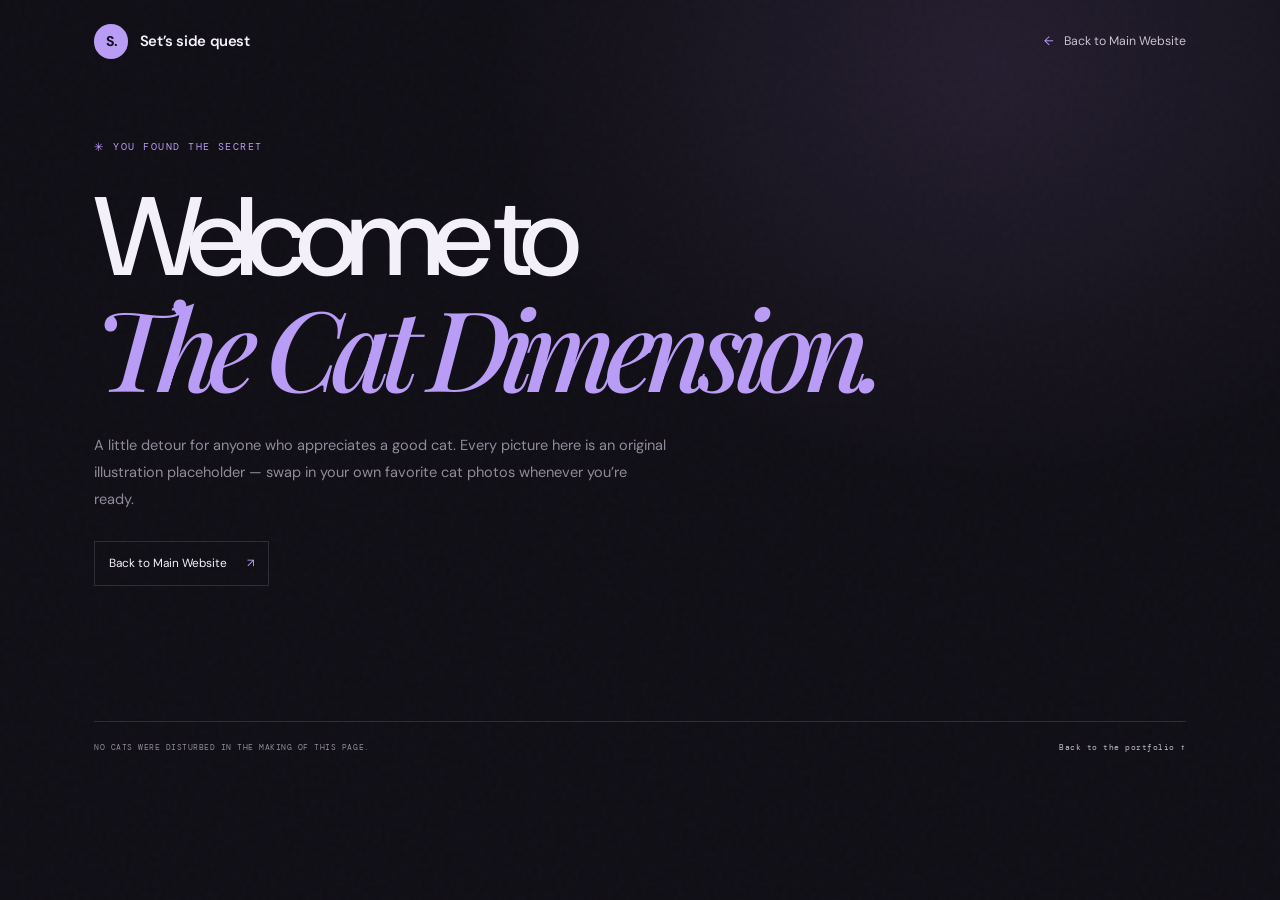
==== cats.html @ b312874b "Add files via upload" ====
<!doctype html>
<html lang="en">
  <head>
    <meta charset="UTF-8">
    <meta name="viewport" content="width=device-width, initial-scale=1">
    <meta name="theme-color" content="#110f16">
    <meta name="description" content="A little side quest: an original illustrated cat gallery by Set.">
    <title>The Cat Dimension — Set / Aev0rix</title>
    <link rel="preconnect" href="https://fonts.googleapis.com">
    <link rel="preconnect" href="https://fonts.gstatic.com" crossorigin>
    <link href="https://fonts.googleapis.com/css2?family=DM+Mono:wght@400;500&family=DM+Sans:wght@400;500;600;700&family=Playfair+Display:ital,wght@1,500&display=swap" rel="stylesheet">
    <link rel="stylesheet" href="styles.css">
    <link rel="stylesheet" href="cats.css">
    <script src="scripts/cats.js" defer></script>
  </head>
  <body class="cats-page">
    <a class="skip-link" href="#cat-gallery">Skip to the cats</a>
    <header class="site-header cats-header">
      <a class="wordmark" href="index.html" aria-label="Return to Seth Vasquez's main website"><span class="wordmark-mark">S.</span><span>Set’s side quest</span></a>
      <a class="cat-back-link" href="index.html#interests"><span aria-hidden="true">←</span> Back to Main Website</a>
    </header>

    <main class="cats-main section-wrap">
      <section class="cats-intro" aria-labelledby="cats-title">
        <p class="eyebrow"><span class="cat-spark" aria-hidden="true">✳</span> YOU FOUND THE SECRET</p>
        <h1 id="cats-title">Welcome to<br><em>The Cat Dimension.</em></h1>
        <p>A little detour for anyone who appreciates a good cat. Every picture here is an original illustration placeholder — swap in your own favorite cat photos whenever you’re ready.</p>
        <a class="cat-back-button" href="index.html#interests">Back to Main Website <span aria-hidden="true">↗</span></a>
      </section>
      <section class="cat-gallery" id="cat-gallery" aria-label="Illustrated cat gallery"></section>
      <footer class="cats-footer">
        <span>NO CATS WERE DISTURBED IN THE MAKING OF THIS PAGE.</span>
        <a href="index.html#interests">Back to the portfolio ↑</a>
      </footer>
    </main>
  </body>
</html>
---- styles.css ----
:root {
  color-scheme: dark;
  --ink: #110f16;
  --ink-soft: #191620;
  --ink-raised: #221e2a;
  --paper: #f4f0fa;
  --paper-soft: #c8c1d1;
  --muted: #918a9b;
  --line: rgba(235, 225, 249, .14);
  --acid: #b99cf5;
  --acid-dark: #9270d2;
  --serif: "Playfair Display", Georgia, serif;
  --sans: "DM Sans", "Segoe UI", sans-serif;
  --mono: "DM Mono", Consolas, monospace;
  --page-gutter: clamp(1.35rem, 7.35vw, 8.5rem);
  --header-height: 5.25rem;
}

* { box-sizing: border-box; }

html {
  scroll-behavior: smooth;
  scroll-padding-top: calc(var(--header-height) + 1.5rem);
}

body {
  margin: 0;
  background: var(--ink);
  color: var(--paper);
  font-family: var(--sans);
  font-size: 1rem;
  line-height: 1.65;
  -webkit-font-smoothing: antialiased;
  overflow-x: hidden;
}

body::before {
  position: fixed;
  z-index: -1;
  inset: 0;
  background-image: url("data:image/svg+xml,%3Csvg viewBox='0 0 180 180' xmlns='http://www.w3.org/2000/svg'%3E%3Cfilter id='n'%3E%3CfeTurbulence type='fractalNoise' baseFrequency='.86' numOctaves='3' stitchTiles='stitch'/%3E%3C/filter%3E%3Crect width='100%25' height='100%25' filter='url(%23n)' opacity='.16'/%3E%3C/svg%3E");
  opacity: .12;
  content: "";
  pointer-events: none;
}

::selection { background: var(--acid); color: var(--ink); }
a { color: inherit; text-decoration: none; }
button { color: inherit; font: inherit; }
img { display: block; max-width: 100%; }
[hidden] { display: none !important; }

:focus-visible {
  outline: 2px solid var(--acid);
  outline-offset: 5px;
}

.skip-link {
  position: fixed;
  z-index: 30;
  top: .75rem;
  left: .75rem;
  padding: .7rem 1rem;
  transform: translateY(-150%);
  background: var(--acid);
  color: var(--ink);
}

.skip-link:focus { transform: translateY(0); }
.section-wrap { width: min(100% - (var(--page-gutter) * 2), 1440px); margin-inline: auto; }
.section-pad { padding-block: clamp(6.5rem, 13vw, 12rem); }

.scroll-progress {
  position: fixed;
  z-index: 21;
  inset: 0 0 auto;
  height: 2px;
  background: transparent;
  pointer-events: none;
}

.scroll-progress span {
  display: block;
  width: 100%;
  height: 100%;
  transform: scaleX(0);
  transform-origin: left center;
  background: var(--acid);
}

.site-header {
  position: fixed;
  z-index: 20;
  inset: 0 0 auto;
  display: flex;
  height: var(--header-height);
  align-items: center;
  justify-content: space-between;
  padding-inline: var(--page-gutter);
  border-bottom: 1px solid transparent;
  transition: background .3s ease, border-color .3s ease, height .3s ease;
}

.site-header.is-scrolled {
  height: 4.55rem;
  border-color: var(--line);
  background: rgba(16, 17, 15, .88);
  backdrop-filter: blur(16px);
}

.wordmark { display: inline-flex; align-items: center; gap: .7rem; font-size: .93rem; font-weight: 600; letter-spacing: -.025em; }
.wordmark-mark { display: grid; width: 2.15rem; aspect-ratio: 1; place-items: center; border-radius: 50%; background: var(--acid); color: var(--ink); font-size: .88rem; font-weight: 700; letter-spacing: -.08em; }
.site-nav { display: flex; align-items: center; gap: clamp(1.2rem, 3vw, 3.1rem); }
.site-nav a { position: relative; color: var(--paper-soft); font-size: .8rem; transition: color .2s ease; }
.site-nav a:hover, .site-nav a[aria-current="location"] { color: var(--paper); }
.site-nav a:not(.nav-contact)::after { position: absolute; right: 0; bottom: -.45rem; left: 0; height: 1px; transform: scaleX(0); transform-origin: left; background: var(--acid); content: ""; transition: transform .25s ease; }
.site-nav a[aria-current="location"]::after, .site-nav a:not(.nav-contact):hover::after { transform: scaleX(1); }
.site-nav .nav-contact { padding: .62rem .88rem; border: 1px solid var(--line); border-radius: 2px; color: var(--paper); }
.nav-contact span { display: inline-block; padding-left: .35rem; color: var(--acid); transition: transform .2s ease; }
.nav-contact:hover span { transform: translate(2px, -2px); }
.menu-toggle { display: none; }

.hero {
  position: relative;
  display: grid;
  min-height: min(900px, max(760px, 100svh));
  grid-template-columns: 1.07fr .93fr;
  align-items: center;
  padding-top: calc(var(--header-height) + 2rem);
  padding-bottom: 7rem;
}

.hero::before {
  position: absolute;
  top: 12%;
  right: 8%;
  width: 35rem;
  aspect-ratio: 1;
  border-radius: 50%;
  background: radial-gradient(circle, rgba(185, 156, 245, .075), transparent 66%);
  content: "";
  pointer-events: none;
}

.hero-copy { position: relative; z-index: 2; padding-block: 4rem; }
.eyebrow { margin: 0 0 1.55rem; color: var(--acid); font-family: var(--mono); font-size: .65rem; letter-spacing: .14em; line-height: 1.5; text-transform: uppercase; }
.hero-eyebrow { display: flex; align-items: center; gap: .7rem; color: var(--paper-soft); letter-spacing: .055em; animation: rise-in .7s .05s both; }
.status-dot { width: .42rem; aspect-ratio: 1; border-radius: 50%; background: var(--acid); box-shadow: 0 0 12px rgba(185, 156, 245, .7); }
.hero-title { display: flex; flex-direction: column; margin: 0; font-size: clamp(4.8rem, 9.1vw, 9.4rem); font-weight: 500; letter-spacing: -.095em; line-height: .91; }
.hero-title.hero-name { font-size: clamp(4.4rem, 7.5vw, 7.75rem); }
.hero-name .hero-title-accent { max-width: 26rem; font-size: .28em; line-height: 1.25; }
.hero-title > span { animation: rise-in .8s both; }
.hero-title > span:nth-child(1) { animation-delay: .12s; }
.hero-title > span:nth-child(2) { animation-delay: .24s; }
.hero-title > span:nth-child(3) { animation-delay: .36s; }
.hero-title-accent { margin-top: .38em; color: var(--paper-soft); font-size: .39em; letter-spacing: -.055em; }
.hero-title-accent i, .section-title em { color: var(--acid); font-family: var(--serif); font-weight: 500; }
.hero-intro { max-width: 30rem; margin: 2rem 0 0; color: var(--paper-soft); font-size: clamp(1rem, 1.5vw, 1.16rem); line-height: 1.75; animation: rise-in .75s .48s both; }
.hero-actions { display: flex; flex-wrap: wrap; align-items: center; gap: 1.5rem; margin-top: 2.3rem; animation: rise-in .75s .56s both; }
.button { display: inline-flex; min-height: 3.25rem; align-items: center; justify-content: center; gap: 1.3rem; padding: .78rem 1.05rem; font-size: .78rem; font-weight: 600; transition: background .25s ease, color .25s ease, border-color .25s ease, transform .25s ease; }
.button:hover { transform: translateY(-3px); }
.button-primary { background: var(--acid); color: var(--ink); }
.button-primary:hover { background: #d5c5ff; }
.button-primary span { font-size: 1.05rem; transition: transform .2s ease; }
.button-primary:hover span { transform: translate(3px, -2px); }
.button-text { gap: .55rem; padding-inline: .2rem; color: var(--paper); }
.button-text span { color: var(--acid); transition: transform .2s ease; }
.button-text:hover span { transform: translate(3px, -3px); }
.hero-footnote { display: flex; align-items: center; gap: .8rem; margin-top: clamp(3rem, 7vw, 6rem); color: var(--muted); font-family: var(--mono); font-size: .57rem; letter-spacing: .08em; text-transform: uppercase; }
.footnote-line { width: 2.5rem; height: 1px; background: var(--acid-dark); }

.hero-art { position: relative; width: min(100%, 34rem); aspect-ratio: .89; justify-self: end; isolation: isolate; animation: art-appear 1s .2s both; }
.hero-art::before { position: absolute; inset: 12% 8% 7%; border: 1px solid rgba(185, 156, 245, .3); border-radius: 48% 48% 2px 2px; content: ""; }
.hero-art::after { position: absolute; top: 23%; right: 0; width: 1px; height: 48%; background: linear-gradient(transparent, rgba(185, 156, 245, .6), transparent); content: ""; }
.art-portrait { position: absolute; z-index: 2; top: 10%; right: 15%; bottom: 13%; left: 13%; overflow: hidden; border-radius: 48% 48% 1px 1px; background: linear-gradient(150deg, #625475, #393343 48%, #23212a); }
.art-portrait::before { position: absolute; z-index: 1; inset: 0; background: linear-gradient(160deg, rgba(185, 156, 245, .17), transparent 36%, rgba(8, 12, 10, .54)), radial-gradient(ellipse at 72% 13%, rgba(185, 156, 245, .34), transparent 34%); content: ""; }
.portrait-placeholder { position: absolute; inset: 0; display: flex; flex-direction: column; align-items: center; justify-content: center; gap: .9rem; color: rgba(240, 239, 232, .66); font-family: var(--mono); font-size: .58rem; letter-spacing: .16em; line-height: 1.8; text-align: center; }
.portrait-initials { display: grid; width: 7rem; aspect-ratio: 1; place-items: center; border: 1px solid rgba(240, 239, 232, .25); border-radius: 50%; color: var(--acid); font-family: var(--serif); font-size: 2.5rem; letter-spacing: -.08em; }
.portrait-image { width: 100%; height: 100%; object-fit: cover; object-position: center 30%; filter: saturate(.73); }
.art-orbit { position: absolute; z-index: 3; border: 1px solid rgba(185, 156, 245, .38); border-radius: 50%; pointer-events: none; }
.orbit-one { top: 3%; right: 6%; width: 10rem; aspect-ratio: 1; }
.orbit-two { right: 1%; bottom: 22%; width: 3.1rem; aspect-ratio: 1; background: var(--acid); box-shadow: 0 0 40px rgba(185, 156, 245, .3); }
.art-sun { position: absolute; z-index: -1; top: 8%; left: 3%; width: 12rem; aspect-ratio: 1; border-radius: 50%; background: radial-gradient(circle, rgba(185, 156, 245, .4), rgba(185, 156, 245, 0) 70%); }
.art-label { position: absolute; z-index: 4; color: rgba(240, 239, 232, .66); font-family: var(--mono); font-size: .53rem; letter-spacing: .12em; }
.art-label-top { top: 9%; left: 0; writing-mode: vertical-rl; }
.art-label-bottom { right: 11%; bottom: 5%; }
.art-label-bottom span { padding-left: .6rem; color: var(--acid); font-size: .9rem; }
.art-coordinate { position: absolute; right: 3%; bottom: 32%; color: rgba(240, 239, 232, .52); font-family: var(--mono); font-size: .52rem; line-height: 1.8; }
.scroll-cue { position: absolute; bottom: 2rem; left: 0; display: flex; align-items: center; gap: .8rem; color: var(--muted); font-family: var(--mono); font-size: .58rem; letter-spacing: .07em; text-transform: uppercase; }
.scroll-cue-line { width: 2.2rem; height: 1px; background: var(--acid); transform-origin: left; animation: cue-line 2s ease-in-out infinite; }
.hero-index { position: absolute; right: 0; bottom: 2rem; color: var(--muted); font-family: var(--mono); font-size: .57rem; letter-spacing: .1em; }

.about { position: relative; display: grid; grid-template-columns: .82fr 1.18fr; gap: 2rem 6vw; border-top: 1px solid var(--line); }
.section-title { margin: 0; font-size: clamp(3.4rem, 6vw, 6.25rem); font-weight: 500; letter-spacing: -.085em; line-height: .96; }
.section-title em { letter-spacing: -.08em; }
.about-content { padding-top: 3.3rem; }
.about-lead { max-width: 44rem; margin: 0; font-size: clamp(1.5rem, 2.5vw, 2.45rem); font-weight: 450; letter-spacing: -.045em; line-height: 1.36; }
.about-columns { display: grid; grid-template-columns: 1fr 1fr; gap: 2rem; margin-top: 2.1rem; }
.about-columns p, .journey-heading > p:last-child { margin: 0; color: var(--muted); font-size: .91rem; line-height: 1.85; }
.inline-link { display: inline-flex; align-items: center; gap: 1rem; margin-top: 2.3rem; padding-bottom: .45rem; border-bottom: 1px solid rgba(185, 156, 245, .58); color: var(--paper); font-size: .78rem; transition: color .2s ease, gap .2s ease; }
.inline-link span { color: var(--acid); transition: transform .2s ease; }
.inline-link:hover { gap: 1.4rem; color: var(--acid); }
.inline-link:hover span { transform: translateY(3px); }
.about-side-note { grid-column: 2; display: flex; align-items: center; gap: .9rem; margin-top: 1rem; }
.note-star { color: var(--acid); font-size: 1.3rem; }
.about-side-note p { margin: 0; color: var(--muted); font-family: var(--serif); font-size: .86rem; font-style: italic; line-height: 1.5; }
.motivation-note { margin-top: 2.2rem; padding: 1.2rem 1.4rem; border-left: 1px solid var(--acid-dark); background: linear-gradient(90deg, rgba(185, 156, 245, .08), transparent 85%); }
.motivation-label, .education-label { color: var(--acid); font-family: var(--mono); font-size: .59rem; letter-spacing: .12em; }
.motivation-note p { max-width: 42rem; margin: .7rem 0 0; color: var(--paper-soft); font-size: .82rem; line-height: 1.8; }

.skills { display: grid; grid-template-columns: .82fr 1.18fr; gap: 2rem 6vw; border-top: 1px solid var(--line); background: radial-gradient(ellipse at 10% 66%, rgba(185, 156, 245, .045), transparent 43%); }
.skills-content { padding-top: 3.3rem; }
.skills-intro { max-width: 31rem; margin: 0 0 3rem; color: var(--muted); font-size: .9rem; line-height: 1.8; }
.skill-group { display: grid; grid-template-columns: minmax(9rem, .72fr) 1.28fr; gap: 1.5rem; align-items: start; padding-block: 1.3rem; border-top: 1px solid var(--line); }
.skill-group:last-child { border-bottom: 1px solid var(--line); }
.skill-group h3 { display: flex; gap: .7rem; margin: .3rem 0 0; font-size: .88rem; font-weight: 500; }
.skill-index { color: var(--acid); font-family: var(--mono); font-size: .59rem; }
.skill-list { display: flex; flex-wrap: wrap; gap: .55rem; margin: 0; padding: 0; list-style: none; }
.skill-list li { padding: .44rem .72rem; border: 1px solid var(--line); border-radius: 2px; color: var(--paper-soft); font-size: .69rem; transition: border-color .2s ease, color .2s ease, background .2s ease; }
.skill-list li:hover { border-color: var(--acid-dark); background: rgba(185, 156, 245, .08); color: var(--acid); }
.skill-list .skill-placeholder { border-style: dashed; color: var(--muted); font-family: var(--mono); font-size: .6rem; }

.education, .characters { display: grid; grid-template-columns: .82fr 1.18fr; gap: 2rem 6vw; border-top: 1px solid var(--line); }
.education-content { display: grid; gap: 2.2rem; padding-top: 2.9rem; }
.education-card { padding: 1.5rem 1.6rem; border: 1px solid var(--line); background: linear-gradient(140deg, rgba(185, 156, 245, .09), rgba(255, 255, 255, .012) 65%); }
.education-card h3 { margin: .85rem 0 .2rem; font-size: clamp(1.2rem, 2vw, 1.65rem); font-weight: 500; letter-spacing: -.04em; }
.education-card > p { margin: 0; color: var(--paper-soft); font-size: .88rem; }
.education-meta { display: flex; flex-wrap: wrap; gap: .7rem 1.2rem; margin-top: 1.1rem; color: var(--muted); font-family: var(--mono); font-size: .58rem; }
.education-meta span + span::before { margin-right: 1.2rem; color: var(--acid-dark); content: "·"; }
.education-label > span { color: var(--muted); }
.subject-list { display: flex; flex-wrap: wrap; gap: .5rem; margin: .8rem 0 0; padding: 0; list-style: none; }
.subject-list li { padding: .46rem .64rem; border: 1px solid var(--line); color: var(--paper-soft); font-family: var(--mono); font-size: .62rem; }
.career-block { padding-top: 1.5rem; border-top: 1px solid var(--line); }
.career-intro { max-width: 40rem; margin: .8rem 0 1rem; font-size: 1.16rem; letter-spacing: -.025em; line-height: 1.6; }
.future-goals { display: grid; gap: .65rem; margin: 0; padding: 0; list-style: none; }
.future-goals li { position: relative; padding-left: 1.25rem; color: var(--muted); font-size: .76rem; line-height: 1.7; }
.future-goals li::before { position: absolute; left: 0; color: var(--acid); content: "↗"; }

.interests { border-top: 1px solid var(--line); }
.interest-heading, .projects-heading { display: flex; align-items: end; justify-content: space-between; gap: 2rem; margin-bottom: 3.8rem; }
.interest-intro { max-width: 21rem; margin: 0 0 .3rem; color: var(--muted); font-size: .9rem; line-height: 1.8; }
.interest-grid { display: grid; grid-template-columns: 1.16fr .84fr; gap: 4.4rem 2.4rem; }
.interest-card { position: relative; min-width: 0; }
.interest-card-featured { grid-row: span 2; }
.interest-visual { position: relative; overflow: hidden; aspect-ratio: 1.5; background: var(--ink-raised); }
.interest-card-featured .interest-visual { height: calc(100% - 5.1rem); min-height: 25rem; aspect-ratio: auto; }
.interest-visual img { width: 100%; height: 100%; object-fit: cover; transition: transform .7s cubic-bezier(.2, .65, .3, 1), filter .4s ease; }
.interest-card:hover .interest-visual img { transform: scale(1.045); filter: saturate(1.12); }
.interest-visual::after { position: absolute; inset: 0; background: linear-gradient(180deg, rgba(9, 12, 11, .04) 36%, rgba(9, 12, 11, .61)); content: ""; pointer-events: none; }
.visual-tag, .visual-caption { position: absolute; z-index: 1; left: clamp(1rem, 2.5vw, 2rem); }
.visual-tag { top: 1.35rem; color: rgba(240, 239, 232, .82); font-family: var(--mono); font-size: .55rem; letter-spacing: .14em; }
.visual-caption { bottom: 1.25rem; color: var(--paper); font-size: clamp(1.65rem, 3.4vw, 3.3rem); font-weight: 500; letter-spacing: -.065em; line-height: .98; }
.interest-card-copy { position: relative; padding: 1.1rem 2.5rem 0 0; }
.interest-card-copy h3 { margin: 0 0 .38rem; font-size: 1rem; font-weight: 500; letter-spacing: -.02em; }
.interest-card-copy p { max-width: 32rem; margin: 0; color: var(--muted); font-size: .78rem; line-height: 1.7; }
.interest-arrow { position: absolute; top: 1.2rem; right: .35rem; color: var(--acid); transition: transform .25s ease; }
.interest-card:hover .interest-arrow { transform: translate(3px, -3px); }
.interest-extras { display: flex; flex-wrap: wrap; align-items: flex-start; gap: .9rem 2rem; margin-top: 3rem; padding-top: 1.4rem; border-top: 1px solid var(--line); }
.interest-tags { display: flex; flex: 1; flex-wrap: wrap; gap: .55rem; }
.interest-tag { padding: .4rem .68rem; border: 1px solid var(--line); color: var(--paper-soft); font-size: .68rem; transition: color .2s ease, border-color .2s ease, background .2s ease; }
a.interest-tag:hover { border-color: var(--acid-dark); background: rgba(185, 156, 245, .08); color: var(--acid); }

.projects { border-top: 1px solid var(--line); }
.projects-heading { margin-bottom: 2.5rem; }
.projects-all-link { margin-bottom: .5rem; }
.project-filters { display: flex; flex-wrap: wrap; gap: .5rem; margin-bottom: 2rem; }
.filter-button { padding: .5rem .85rem; border: 1px solid var(--line); border-radius: 2px; background: transparent; color: var(--muted); cursor: pointer; font-size: .71rem; transition: background .2s ease, color .2s ease, border-color .2s ease; }
.filter-button:hover, .filter-button.is-active { border-color: var(--acid); background: var(--acid); color: var(--ink); }
.project-grid { display: grid; grid-template-columns: repeat(2, minmax(0, 1fr)); gap: 3rem 1.5rem; }
.project-card { min-width: 0; }
.project-preview { position: relative; display: grid; min-height: 17rem; aspect-ratio: 1.55; overflow: hidden; place-items: center; background: radial-gradient(circle at 73% 20%, rgba(185, 156, 245, .25), transparent 36%), linear-gradient(135deg, #24212c, #393343 55%, #23212a); }
.project-card:nth-child(3n + 2) .project-preview { background: radial-gradient(circle at 30% 27%, rgba(178, 157, 212, .22), transparent 35%), linear-gradient(135deg, #23212b, #393344 58%, #26232e); }
.project-card:nth-child(3n) .project-preview { background: radial-gradient(circle at 70% 25%, rgba(195, 157, 206, .21), transparent 36%), linear-gradient(135deg, #2a232e, #443b4e 58%, #24212b); }
.project-preview img { position: absolute; inset: 0; width: 100%; height: 100%; object-fit: cover; transition: transform .65s ease; }
.project-card:hover .project-preview img { transform: scale(1.04); }
.project-preview-mark { color: rgba(240, 239, 232, .12); font-family: var(--serif); font-size: clamp(7rem, 16vw, 13rem); letter-spacing: -.12em; line-height: 1; }
.project-category { position: absolute; right: 1rem; bottom: 1rem; padding: .35rem .55rem; background: rgba(16, 17, 15, .74); color: var(--acid); font-family: var(--mono); font-size: .56rem; letter-spacing: .08em; text-transform: uppercase; }
.project-copy { padding: 1.2rem .1rem 0; }
.project-copy h3 { margin: 0; font-size: 1.2rem; font-weight: 500; letter-spacing: -.04em; }
.project-copy > p { max-width: 33rem; margin: .5rem 0 0; color: var(--muted); font-size: .82rem; line-height: 1.75; }
.project-tags { display: flex; flex-wrap: wrap; gap: .42rem; margin: .9rem 0 0; padding: 0; list-style: none; }
.project-tags li { color: var(--paper-soft); font-family: var(--mono); font-size: .58rem; }
.project-tags li + li::before { padding-right: .42rem; color: var(--acid-dark); content: "·"; }
.project-links { display: flex; gap: 1.2rem; margin-top: 1rem; }
.project-links a { color: var(--paper-soft); font-size: .7rem; transition: color .2s ease; }
.project-links a:hover { color: var(--acid); }
.empty-note { width: min(100%, 40rem); margin: 2.4rem 0 0; padding: 1rem 1.2rem; border-left: 1px solid var(--acid-dark); color: var(--muted); font-size: .8rem; line-height: 1.8; }
.empty-note code, .contact-hint code, .social-empty code { color: var(--paper-soft); font-family: var(--mono); font-size: .68rem; }

.journey { display: grid; grid-template-columns: .85fr 1.15fr; gap: 2rem 7vw; border-top: 1px solid var(--line); }
.journey-heading > p:last-child { max-width: 19rem; margin-top: 1.5rem; }
.timeline { position: relative; padding-block: .5rem; }
.timeline::before { position: absolute; top: 0; bottom: 0; left: 6.1rem; width: 1px; background: linear-gradient(var(--acid-dark), var(--line) 80%, transparent); content: ""; }
.timeline-entry { position: relative; display: grid; grid-template-columns: 5rem 1.5rem 1fr; gap: 1.1rem; padding: 1.3rem 0 2.4rem; }
.timeline-date { padding-top: .18rem; color: var(--acid); font-family: var(--mono); font-size: .65rem; }
.timeline-marker { position: relative; z-index: 1; display: block; width: .55rem; aspect-ratio: 1; margin: .3rem auto 0; border: 1px solid var(--acid); border-radius: 50%; background: var(--ink); box-shadow: 0 0 12px rgba(185, 156, 245, .2); }
.timeline-kind { color: var(--muted); font-family: var(--mono); font-size: .58rem; letter-spacing: .1em; text-transform: uppercase; }
.timeline-copy h3 { margin: .35rem 0 .45rem; font-size: 1.08rem; font-weight: 500; letter-spacing: -.03em; }
.timeline-copy p { max-width: 29rem; margin: 0; color: var(--muted); font-size: .79rem; line-height: 1.75; }
.journey-empty { grid-column: 2; align-self: start; margin: .5rem 0 0; }

.characters { grid-template-columns: .82fr 1.18fr; align-items: start; }
.characters-heading > p:last-child { max-width: 21rem; margin-top: 1.5rem; color: var(--muted); font-size: .84rem; line-height: 1.8; }
.character-grid { display: grid; grid-template-columns: 1fr 1fr; gap: 1rem; padding-top: 1rem; }
.character-card { position: relative; min-height: 20rem; padding: 1.45rem; border: 1px solid var(--line); background: radial-gradient(ellipse at 100% 0, rgba(185, 156, 245, .11), transparent 55%), var(--ink-soft); }
.character-index { position: absolute; top: 1.35rem; right: 1.35rem; color: var(--acid); font-family: var(--mono); font-size: .62rem; }
.character-series { display: block; margin-bottom: 3rem; color: var(--muted); font-family: var(--mono); font-size: .57rem; letter-spacing: .11em; text-transform: uppercase; }
.character-card h3 { margin: 0; font-size: clamp(1.18rem, 2vw, 1.65rem); font-weight: 500; letter-spacing: -.05em; }
.character-quality { margin: .5rem 0 .9rem; color: var(--acid); font-family: var(--serif); font-size: .97rem; font-style: italic; }
.character-description { margin: 0; color: var(--muted); font-size: .76rem; line-height: 1.8; }

.philosophy { position: relative; overflow: hidden; background: var(--ink-raised); color: var(--paper); }
.philosophy::before, .philosophy::after { position: absolute; width: 25rem; aspect-ratio: 1; border: 1px solid rgba(185, 156, 245, .1); border-radius: 50%; content: ""; pointer-events: none; }
.philosophy::before { top: -65%; left: -9rem; }
.philosophy::after { right: -10rem; bottom: -75%; width: 33rem; }
.philosophy-inner { position: relative; min-height: 31rem; padding-block: clamp(5rem, 10vw, 9rem); }
.philosophy .eyebrow { color: var(--acid); }
.motto-mark { display: inline-block; padding: .42rem .75rem; border: 1px solid rgba(185, 156, 245, .43); color: var(--acid); font-family: var(--mono); font-size: clamp(.75rem, 1.3vw, 1rem); letter-spacing: .24em; }
.philosophy blockquote { position: relative; z-index: 1; max-width: 62rem; margin: 1.3rem 0 .4rem; color: var(--paper); font-size: clamp(2.7rem, 7vw, 7.1rem); font-weight: 500; letter-spacing: -.085em; line-height: .98; }
.quote-attribution { margin: 1.25rem 0 0; color: var(--muted); font-family: var(--mono); font-size: .65rem; letter-spacing: .08em; text-transform: uppercase; }
.closing-thought { max-width: 38rem; margin: clamp(3rem, 7vw, 5.5rem) 0 0; color: var(--paper-soft); font-family: var(--serif); font-size: clamp(1.15rem, 2.2vw, 1.75rem); font-style: italic; line-height: 1.5; }
.philosophy-star { position: absolute; right: 6%; bottom: 20%; color: rgba(185, 156, 245, .12); font-size: clamp(5rem, 11vw, 11rem); animation: slow-turn 30s linear infinite; }

.contact { display: grid; grid-template-columns: 1fr .8fr; gap: 3rem 8vw; align-items: center; }
.contact-copy > p:not(.eyebrow):not(.contact-hint) { max-width: 27rem; margin: 1.5rem 0 0; color: var(--muted); font-size: .9rem; line-height: 1.8; }
.contact-button { margin-top: 1.6rem; }
.contact-placeholder { display: block; margin-top: 1.65rem; color: var(--muted); font-family: var(--mono); font-size: .68rem; }
.contact-hint { margin: .8rem 0 0; color: var(--muted); font-size: .66rem; }
.contact-methods { display: grid; justify-items: start; gap: .75rem; margin-top: 1.7rem; }
.contact-method { display: inline-flex; align-items: center; min-height: 2.8rem; padding: .65rem .9rem; border: 1px solid var(--line); color: var(--paper-soft); font-size: .8rem; transition: border-color .2s ease, color .2s ease, background .2s ease; }
.contact-method:hover { border-color: var(--acid-dark); background: rgba(185, 156, 245, .07); color: var(--acid); }
.contact-email { border-color: var(--acid-dark); color: var(--paper); }
.contact-aside { display: flex; flex-direction: column; align-items: center; }
.contact-orbit { position: relative; display: grid; width: min(16rem, 64vw); aspect-ratio: 1; place-items: center; border: 1px solid rgba(185, 156, 245, .4); border-radius: 50%; color: var(--acid); font-family: var(--mono); font-size: .68rem; letter-spacing: .15em; line-height: 1.7; text-align: center; }
.contact-orbit::before, .contact-orbit::after { position: absolute; inset: 1rem; border: 1px solid rgba(185, 156, 245, .16); border-radius: 50%; content: ""; }
.contact-orbit::after { inset: 2.1rem; }
.contact-orbit-star { position: absolute; top: 7%; right: 7%; display: grid; width: 2rem; aspect-ratio: 1; place-items: center; border-radius: 50%; background: var(--acid); color: var(--ink); }
.social-list { display: flex; flex-wrap: wrap; justify-content: center; gap: .6rem 1.2rem; margin-top: 1.7rem; }
.social-list a { color: var(--paper-soft); font-size: .73rem; transition: color .2s ease; }
.social-list a:hover { color: var(--acid); }
.social-empty { margin: 1.3rem 0 0; color: var(--muted); font-size: .68rem; text-align: center; }
.footer-socials { display: flex; flex-wrap: wrap; gap: .8rem 1.3rem; padding-block: 0 1rem; }
.footer-socials a { color: var(--muted); font-size: .62rem; transition: color .2s ease; }
.footer-socials a:hover { color: var(--acid); }
.sun-symbol { color: var(--acid); font-size: 1.3rem; }

.site-footer { border-top: 1px solid var(--line); }
.footer-top { display: flex; min-height: 6rem; align-items: center; justify-content: space-between; }
.back-to-top { display: inline-flex; align-items: center; gap: .8rem; color: var(--paper-soft); font-size: .72rem; transition: color .2s ease; }
.back-to-top span { color: var(--acid); }
.back-to-top:hover { color: var(--acid); }
.footer-bottom { display: flex; min-height: 4rem; align-items: center; justify-content: space-between; gap: 1rem; border-top: 1px solid var(--line); color: var(--muted); font-family: var(--mono); font-size: .55rem; letter-spacing: .04em; }
.footer-bottom p { margin: 0; }
.footer-bottom p span { color: var(--acid); }
.footer-bottom > a { color: var(--paper-soft); }
.footer-bottom > a:hover { color: var(--acid); }
.cat-secret { display: grid; width: 1.6rem; height: 1.6rem; place-items: center; color: var(--muted); opacity: .52; transition: color .2s ease, opacity .2s ease, transform .2s ease; }
.cat-secret:hover, .cat-secret:focus-visible { transform: rotate(-8deg) scale(1.1); color: var(--acid); opacity: 1; }
.cat-secret svg { width: 1rem; fill: none; stroke: currentColor; stroke-linecap: round; stroke-linejoin: round; stroke-width: 1.5; }

.reveal { opacity: 0; transform: translateY(22px); transition: opacity .7s ease, transform .7s cubic-bezier(.2, .65, .3, 1); }
.reveal.is-visible { opacity: 1; transform: translateY(0); }

@keyframes rise-in { from { opacity: 0; transform: translateY(22px); } to { opacity: 1; transform: translateY(0); } }
@keyframes art-appear { from { opacity: 0; transform: translateY(12px) scale(.98); } to { opacity: 1; transform: translateY(0) scale(1); } }
@keyframes cue-line { 0%, 100% { transform: scaleX(.65); opacity: .65; } 50% { transform: scaleX(1); opacity: 1; } }
@keyframes slow-turn { to { transform: rotate(360deg); } }

@media (min-width: 1500px) {
  .hero-title { font-size: 9.7rem; }
}

@media (max-width: 920px) {
  :root { --page-gutter: clamp(1.5rem, 6vw, 4rem); }
  .hero { min-height: 760px; grid-template-columns: 1.08fr .92fr; }
  .hero-title { font-size: clamp(4.5rem, 10vw, 7rem); }
  .hero-title.hero-name { font-size: clamp(3.8rem, 8.6vw, 6rem); }
  .hero-name .hero-title-accent { font-size: .3em; }
  .hero-art { width: min(100%, 29rem); }
  .art-coordinate { display: none; }
  .about, .skills, .education, .characters { grid-template-columns: .72fr 1.28fr; gap: 2rem 4vw; }
  .skill-group { grid-template-columns: 1fr; gap: .8rem; }
}

@media (max-width: 700px) {
  :root { --header-height: 4.5rem; --page-gutter: 1.45rem; }
  html { scroll-padding-top: 4rem; }
  .site-header { height: var(--header-height); }
  .site-header.is-scrolled { height: 4.15rem; }
  .wordmark { font-size: .85rem; }
  .menu-toggle { position: relative; z-index: 2; display: flex; width: 2.8rem; height: 2.8rem; flex-direction: column; align-items: center; justify-content: center; gap: .38rem; border: 1px solid var(--line); border-radius: 50%; background: var(--ink); cursor: pointer; }
  .menu-toggle span { width: 1rem; height: 1px; background: var(--paper); transition: transform .25s ease; }
  .menu-toggle[aria-expanded="true"] span:first-child { transform: translateY(3px) rotate(45deg); }
  .menu-toggle[aria-expanded="true"] span:last-child { transform: translateY(-4px) rotate(-45deg); }
  .site-nav { position: absolute; top: 0; right: 0; left: 0; display: flex; min-height: 100svh; flex-direction: column; align-items: stretch; justify-content: center; gap: 0; padding: 6rem var(--page-gutter) 4rem; transform: translateY(-8px); background: rgba(16, 17, 15, .98); opacity: 0; visibility: hidden; transition: opacity .25s ease, transform .25s ease, visibility .25s; }
  .site-nav.is-open { transform: translateY(0); opacity: 1; visibility: visible; }
  .site-nav a { padding: .9rem 0; border-bottom: 1px solid var(--line); color: var(--paper); font-size: 1.3rem; letter-spacing: -.04em; }
  .site-nav a:not(.nav-contact)::after { display: none; }
  .site-nav .nav-contact { margin-top: 1.5rem; padding: .85rem 1rem; border-color: var(--acid-dark); font-size: .95rem; text-align: center; }
  body.menu-open { overflow: hidden; }
  .hero { min-height: auto; grid-template-columns: 1fr; gap: 2rem; padding-top: calc(var(--header-height) + 4rem); padding-bottom: 7rem; }
  .hero-copy { padding-block: 0; }
  .hero-title { font-size: clamp(4.55rem, 16.5vw, 7.2rem); }
  .hero-title.hero-name { font-size: clamp(3.7rem, 13.2vw, 5.6rem); }
  .hero-title-accent { font-size: .37em; }
  .hero-name .hero-title-accent { max-width: 19rem; font-size: .28em; }
  .hero-intro { max-width: 28rem; margin-top: 1.5rem; font-size: .98rem; }
  .hero-actions { gap: 1.1rem; margin-top: 1.7rem; }
  .hero-footnote { margin-top: 2.5rem; font-size: .52rem; }
  .hero-art { width: min(79%, 26rem); justify-self: center; margin: .3rem auto 0; }
  .hero-art::before { inset: 9% 7% 8%; }
  .art-portrait { inset: 8% 12% 12%; }
  .orbit-one { width: 7rem; }
  .orbit-two { right: -1%; bottom: 19%; width: 2.3rem; }
  .art-label-top { top: 7%; font-size: .47rem; }
  .art-label-bottom { right: 5%; bottom: 2%; font-size: .47rem; }
  .scroll-cue { bottom: 1.5rem; }
  .hero-index { right: 0; bottom: 1.5rem; }
  .section-pad { padding-block: 6.5rem; }
  .about, .skills, .education, .characters, .journey, .contact { grid-template-columns: 1fr; gap: 2rem; }
  .section-title { font-size: clamp(3.8rem, 13vw, 5.6rem); }
  .about-content, .skills-content, .education-content { padding-top: .5rem; }
  .about-lead { font-size: clamp(1.45rem, 6vw, 2rem); }
  .about-columns { gap: 1.2rem; }
  .about-columns p { font-size: .82rem; }
  .about-side-note { grid-column: 1; margin-top: .4rem; }
  .skills-intro { margin-bottom: 2rem; }
  .education-content { gap: 1.8rem; }
  .education-card { padding: 1.2rem; }
  .education-meta { flex-direction: column; gap: .4rem; }
  .education-meta span + span::before { margin-right: .5rem; }
  .career-intro { font-size: 1.05rem; }
  .skill-group { grid-template-columns: minmax(7.5rem, .8fr) 1.2fr; gap: .8rem; }
  .skill-group h3 { font-size: .78rem; }
  .skill-list { gap: .4rem; }
  .skill-list li { padding: .38rem .55rem; font-size: .65rem; }
  .interest-heading, .projects-heading { align-items: start; flex-direction: column; gap: 1.5rem; margin-bottom: 2.5rem; }
  .interest-intro { max-width: 25rem; }
  .interest-grid { grid-template-columns: 1fr 1fr; gap: 2.8rem 1rem; }
  .interest-card-featured { grid-column: 1 / -1; grid-row: auto; }
  .interest-card-featured .interest-visual { width: 100%; min-height: 0; aspect-ratio: 1.45; }
  .interest-visual { aspect-ratio: .94; }
  .visual-caption { left: .85rem; font-size: clamp(1.4rem, 5vw, 2.4rem); }
  .visual-tag { left: .85rem; font-size: .49rem; }
  .interest-card-copy { padding: .85rem 1.5rem 0 0; }
  .interest-card-copy h3 { font-size: .87rem; }
  .interest-card-copy p { font-size: .7rem; }
  .interest-arrow { top: .95rem; right: .1rem; }
  .projects-all-link { margin-top: -.5rem; }
  .project-grid { grid-template-columns: 1fr; gap: 2.5rem; }
  .project-preview { min-height: 0; }
  .project-preview-mark { font-size: 10rem; }
  .journey-heading > p:last-child { margin-top: -.5rem; }
  .characters-heading > p:last-child { margin-top: -.4rem; }
  .character-grid { grid-template-columns: 1fr; gap: .8rem; padding-top: 0; }
  .character-card { min-height: 0; padding: 1.3rem; }
  .character-series { margin-bottom: 1.6rem; }
  .character-description { max-width: 34rem; }
  .timeline { padding-top: 0; }
  .timeline::before { left: 4.75rem; }
  .timeline-entry { grid-template-columns: 3.8rem 1.35rem 1fr; gap: .8rem; padding-bottom: 1.8rem; }
  .timeline-date { font-size: .58rem; }
  .timeline-copy h3 { font-size: .98rem; }
  .timeline-copy p { font-size: .75rem; }
  .journey-empty { grid-column: 1; margin-top: -1rem; }
  .philosophy-inner { min-height: 25rem; padding-block: 5.5rem; }
  .philosophy blockquote { margin-top: 1.2rem; font-size: clamp(2.9rem, 10vw, 5.4rem); }
  .closing-thought { max-width: 25rem; }
  .philosophy-star { right: 2%; bottom: 9%; font-size: 5rem; }
  .contact { gap: 3.5rem; }
  .contact-aside { align-items: flex-start; }
  .contact-orbit { width: min(13rem, 65vw); align-self: center; }
  .social-list { justify-content: flex-start; margin-top: 1.4rem; }
  .social-empty { text-align: left; }
  .footer-top { min-height: 5.5rem; }
  .footer-socials { gap: .65rem 1rem; padding-bottom: 1rem; }
  .footer-bottom { min-height: 5rem; flex-wrap: wrap; gap: .3rem 1rem; padding-block: .85rem; font-size: .5rem; }
}

@media (max-width: 390px) {
  :root { --page-gutter: 1.15rem; }
  .hero-title { font-size: 4.35rem; }
  .hero-actions { align-items: flex-start; flex-direction: column; gap: .8rem; }
  .hero-footnote { gap: .5rem; font-size: .46rem; }
  .footnote-line { width: 1.3rem; }
  .about-columns { grid-template-columns: 1fr; gap: .85rem; }
  .skill-group { grid-template-columns: 1fr; gap: .65rem; }
  .interest-grid { gap: 2.4rem .8rem; }
  .interest-visual { aspect-ratio: .8; }
  .interest-card-copy p { font-size: .67rem; }
  .footer-bottom { justify-content: flex-start; }
  .footer-bottom > a { margin-left: auto; }
}

@media (prefers-reduced-motion: reduce) {
  *, *::before, *::after {
    scroll-behavior: auto !important;
    animation-duration: .01ms !important;
    animation-iteration-count: 1 !important;
    transition-duration: .01ms !important;
  }

  .reveal { opacity: 1; transform: none; }
  .hero-eyebrow, .hero-title > span, .hero-intro, .hero-actions, .hero-art { animation-delay: 0s !important; }
}
---- cats.css ----
.cats-page { min-height: 100vh; background: radial-gradient(ellipse at 77% 7%, rgba(157, 122, 205, .14), transparent 35%), var(--ink); }
.cats-header { position: absolute; }
.cat-back-link { color: var(--paper-soft); font-size: .77rem; transition: color .2s ease; }
.cat-back-link span { padding-right: .45rem; color: var(--acid); }
.cat-back-link:hover { color: var(--acid); }
.cats-main { padding-top: clamp(8rem, 15vh, 11rem); }
.cats-intro { position: relative; max-width: 52rem; padding-bottom: 3.4rem; }
.cats-intro .eyebrow { display: flex; align-items: center; gap: .55rem; }
.cat-spark { font-size: .95rem; }
.cats-intro h1 { margin: 0; font-size: clamp(3.3rem, 8.7vw, 7rem); font-weight: 500; letter-spacing: -.09em; line-height: .98; }
.cats-intro h1 em { color: var(--acid); font-family: var(--serif); font-weight: 500; }
.cats-intro > p:not(.eyebrow) { max-width: 36rem; margin: 1.5rem 0 0; color: var(--muted); font-size: .91rem; line-height: 1.85; }
.cat-back-button { display: inline-flex; align-items: center; gap: 1.2rem; margin-top: 1.7rem; padding: .75rem .9rem; border: 1px solid var(--line); font-size: .74rem; transition: color .2s ease, border-color .2s ease, transform .2s ease; }
.cat-back-button span { color: var(--acid); }
.cat-back-button:hover { transform: translateY(-2px); border-color: var(--acid-dark); color: var(--acid); }
.cat-gallery { display: grid; grid-template-columns: repeat(4, minmax(0, 1fr)); gap: 1.15rem; padding-bottom: 5rem; }
.cat-card { min-width: 0; animation: cat-appear .55s var(--cat-delay) both; }
.cat-art { position: relative; display: grid; aspect-ratio: 1.08; overflow: hidden; place-items: center; border: 1px solid rgba(235, 225, 249, .09); background: radial-gradient(ellipse at 52% 43%, var(--cat-glow), transparent 68%), linear-gradient(145deg, #211d29, #191720); transition: border-color .25s ease, transform .35s ease; }
.cat-card:hover .cat-art { transform: translateY(-4px); border-color: rgba(185, 156, 245, .4); }
.cat-art svg { width: 80%; max-width: 14rem; overflow: visible; filter: drop-shadow(0 14px 18px rgba(7, 6, 11, .25)); transition: transform .35s cubic-bezier(.2, .65, .3, 1); }
.cat-card:hover .cat-art svg { transform: scale(1.07) rotate(-2deg); }
.cat-placeholder-label { display: block; margin-top: .75rem; color: var(--acid); font-family: var(--mono); font-size: .52rem; letter-spacing: .08em; text-transform: uppercase; }
.cat-card h2 { margin: .32rem 0 0; font-size: .91rem; font-weight: 500; letter-spacing: -.02em; }
.cats-footer { display: flex; flex-wrap: wrap; justify-content: space-between; gap: 1rem; padding-block: 1.2rem 1.6rem; border-top: 1px solid var(--line); color: var(--muted); font-family: var(--mono); font-size: .53rem; letter-spacing: .06em; }
.cats-footer a { color: var(--paper-soft); transition: color .2s ease; }
.cats-footer a:hover { color: var(--acid); }
@keyframes cat-appear { from { opacity: 0; transform: translateY(12px); } to { opacity: 1; transform: translateY(0); } }

@media (max-width: 800px) {
  .cat-gallery { grid-template-columns: repeat(2, minmax(0, 1fr)); gap: 1.5rem 1rem; }
}

@media (max-width: 460px) {
  .cats-header { gap: .7rem; }
  .cats-header .wordmark { gap: .45rem; font-size: .75rem; }
  .cats-header .wordmark-mark { width: 1.9rem; }
  .cat-back-link { font-size: .64rem; }
  .cats-intro h1 { font-size: clamp(3rem, 13vw, 4.5rem); }
  .cat-gallery { gap: 1.3rem .7rem; }
  .cat-card h2 { font-size: .8rem; }
  .cat-placeholder-label { font-size: .45rem; }
}

@media (prefers-reduced-motion: reduce) {
  .cat-card { animation: none; }
}
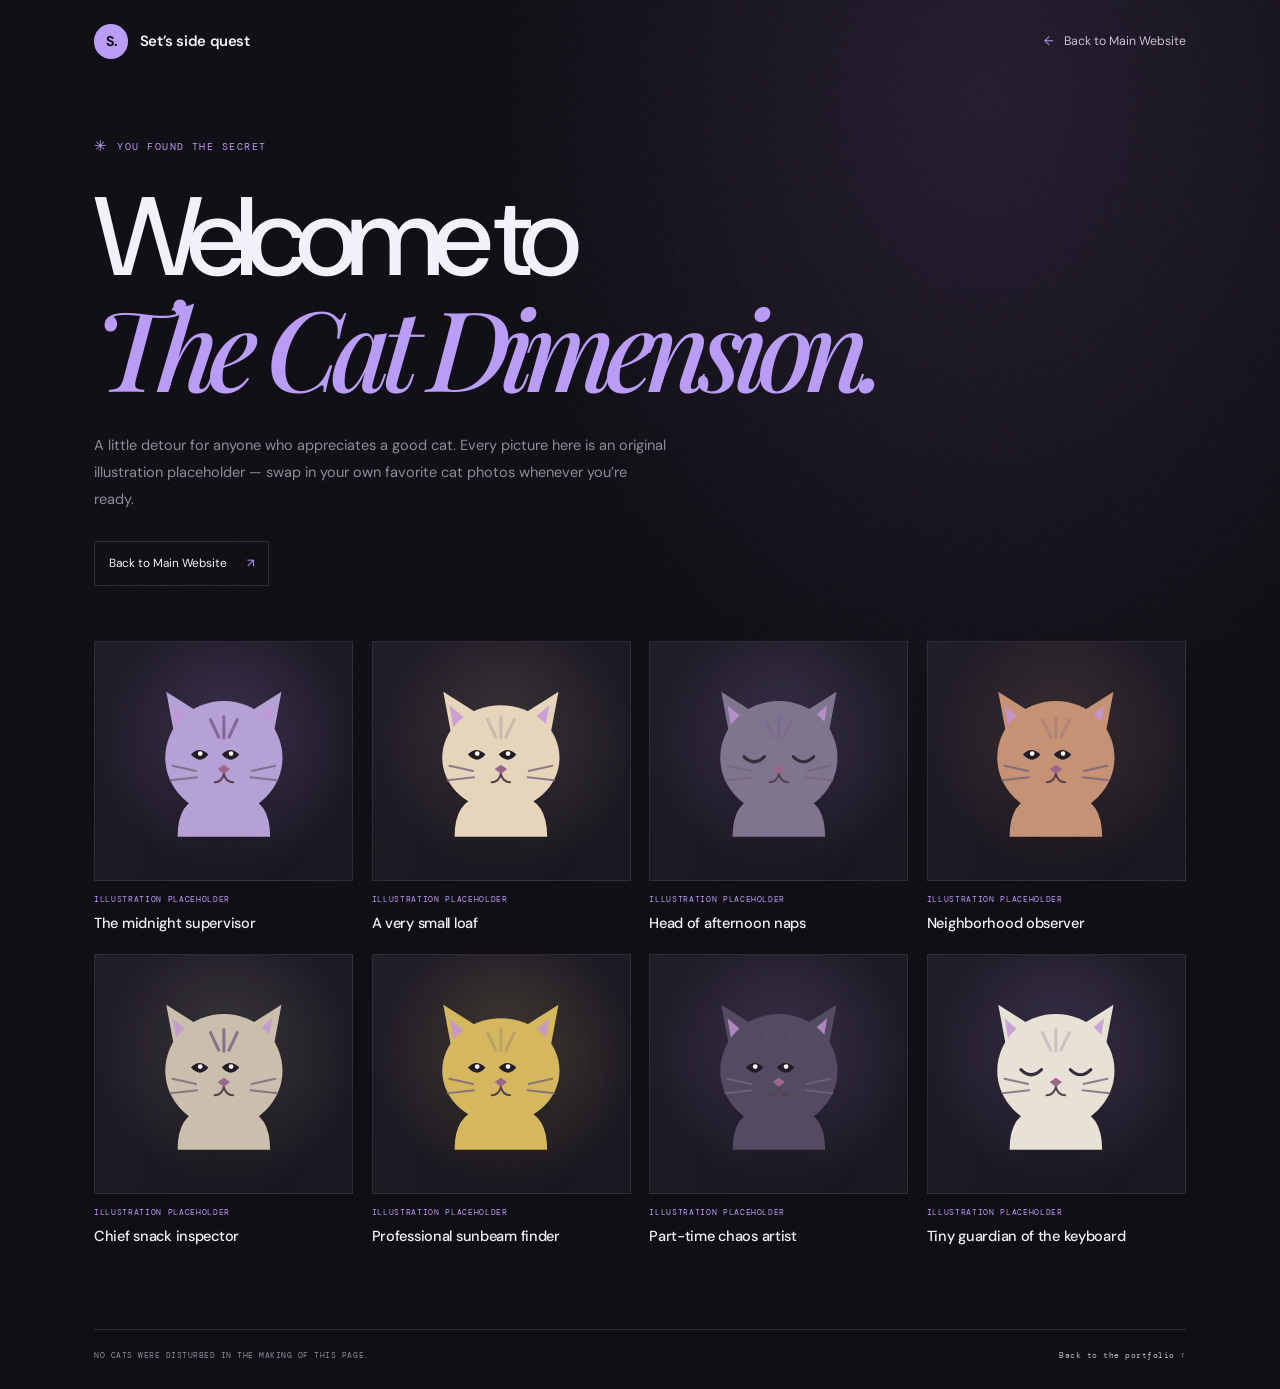
==== commit e378e3aa: "Add files via upload" ====
--- a/cats.html
+++ b/cats.html
@@ -6,6 +6,7 @@
     <meta name="theme-color" content="#110f16">
     <meta name="description" content="A little side quest: an original illustrated cat gallery by Set.">
     <title>The Cat Dimension — Set / Aev0rix</title>
+    <link rel="icon" type="image/jpeg" href="IMG/favicon%20profile.jpg">
     <link rel="preconnect" href="https://fonts.googleapis.com">
     <link rel="preconnect" href="https://fonts.gstatic.com" crossorigin>
     <link href="https://fonts.googleapis.com/css2?family=DM+Mono:wght@400;500&family=DM+Sans:wght@400;500;600;700&family=Playfair+Display:ital,wght@1,500&display=swap" rel="stylesheet">
